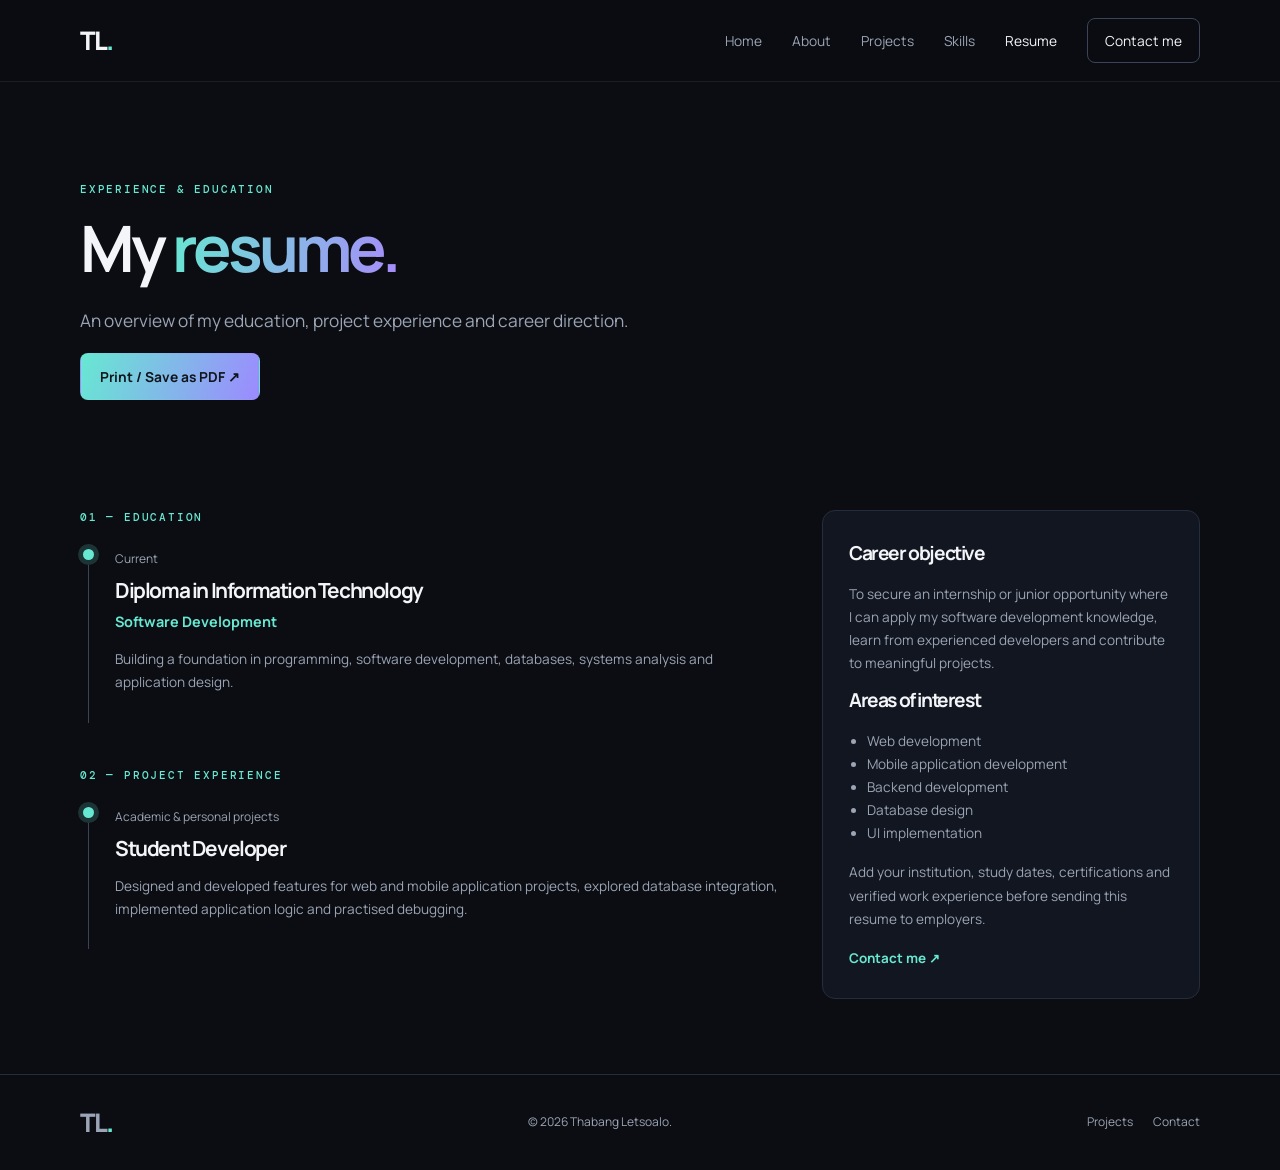
==== thabang_portfolio/resume.html @ a0eec4b6 "Add initial portfolio pages: contact, index, projects, resume, and skills - Created contact.html for" ====
<!DOCTYPE html>
<html lang="en">
  <head>
    <meta charset="UTF-8">
    <meta name="viewport" content="width=device-width, initial-scale=1.0">
    <title>
      Resume | Thabang Letsoalo
    </title>
    <link rel="stylesheet" href="assets/style.css">
    <script src="assets/script.js" defer></script>
  </head>
  <body>
    <header class="site-header">
      <a class="brand" href="index.html">TL<span>.</span></a>
      <button class="menu-toggle" aria-label="Toggle navigation" aria-expanded="false">
        ☰
      </button>
      <nav class="nav">
        <a href="index.html">Home</a><a href="about.html">About</a><a href="projects.html">Projects</a><a href="skills.html">Skills</a><a class="active" href="resume.html">Resume</a><a class="nav-cta" href="contact.html">Contact me</a>
      </nav>
    </header>
    <main>
      <section class="page-hero container">
        <p class="eyebrow">
          EXPERIENCE & EDUCATION
        </p>
        <h1>
          My <span class="gradient-text">resume.</span>
        </h1>
        <p class="lead">
          An overview of my education, project experience and career direction.
        </p>
        <button class="button primary" onclick="window.print()">
          Print / Save as PDF ↗
        </button>
      </section>
      <section class="container section resume-layout">
        <div>
          <p class="eyebrow">
            01 — EDUCATION
          </p>
          <div class="timeline">
            <article>
              <span class="timeline-dot"></span><small>Current</small>
              <h2>
                Diploma in Information Technology
              </h2>
              <h3>
                Software Development
              </h3>
              <p>
                Building a foundation in programming, software development, databases, systems analysis and application design.
              </p>
            </article>
          </div>
          <p class="eyebrow">
            02 — PROJECT EXPERIENCE
          </p>
          <div class="timeline">
            <article>
              <span class="timeline-dot"></span><small>Academic & personal projects</small>
              <h2>
                Student Developer
              </h2>
              <p>
                Designed and developed features for web and mobile application projects, explored database integration, implemented application logic and practised debugging.
              </p>
            </article>
          </div>
        </div>
        <aside class="resume-side">
          <h2>
            Career objective
          </h2>
          <p>
            To secure an internship or junior opportunity where I can apply my software development knowledge, learn from experienced developers and contribute to meaningful projects.
          </p>
          <h2>
            Areas of interest
          </h2>
          <ul>
            <li>
              Web development
            </li>
            <li>
              Mobile application development
            </li>
            <li>
              Backend development
            </li>
            <li>
              Database design
            </li>
            <li>
              UI implementation
            </li>
          </ul>
          <p class="small-muted">
            Add your institution, study dates, certifications and verified work experience before sending this resume to employers.
          </p>
          <a class="text-link" href="contact.html">Contact me ↗</a>
        </aside>
      </section>
    </main>
    <footer class="footer">
      <div class="container footer-inner">
        <a class="brand" href="index.html">TL<span>.</span></a>
        <p>
          © <span class="year"></span> Thabang Letsoalo.
        </p>
        <div>
          <a href="projects.html">Projects</a><a href="contact.html">Contact</a>
        </div>
      </div>
    </footer>
  </body>
</html>
---- thabang_portfolio/assets/style.css ----
@import url('https://fonts.googleapis.com/css2?family=DM+Mono:wght@400;500&family=Manrope:wght@400;500;600;700;800&display=swap');
:root {
  --bg:#0b0d12;
  --panel:#121620;
  --panel2:#171d29;
  --text:#f3f5f8;
  --muted:#9ba5b5;
  --line:#252d3b;
  --accent:#a78bfa;
  --cyan:#67e8d2;
  --max:1120px
}
* {
  box-sizing:border-box
}
html {
  scroll-behavior:smooth
}
body {
  margin:0;
  background:var(--bg);
  color:var(--text);
  font-family:Manrope,Arial,sans-serif;
  line-height:1.7
}
a {
  color:inherit;
  text-decoration:none
}
.container {
  width:min(var(--max),calc(100% - 48px));
  margin:auto
}
.site-header {
  height:82px;
  border-bottom:1px solid rgba(255,255,255,.07);
  display:flex;
  align-items:center;
  justify-content:space-between;
  padding:0 max(24px,calc((100% - var(--max))/2));
  position:sticky;
  top:0;
  background:rgba(11,13,18,.88);
  backdrop-filter:blur(16px);
  z-index:10
}
.brand {
  font-size:1.6rem;
  font-weight:800;
  letter-spacing:-2px
}
.brand span,.initials span {
  color:var(--cyan)
}
.nav {
  display:flex;
  align-items:center;
  gap:30px;
  color:var(--muted);
  font-size:.86rem
}
.nav a {
  transition:.2s
}
.nav a:hover,.nav a.active {
  color:var(--text)
}
.nav-cta {
  border:1px solid #3b4557;
  padding:10px 17px;
  border-radius:8px;
  color:var(--text)!important
}
.menu-toggle {
  display:none;
  background:none;
  border:0;
  color:white;
  font-size:1.5rem
}
.hero {
  min-height:650px;
  display:grid;
  grid-template-columns:1.05fr .95fr;
  align-items:center;
  gap:50px;
  padding-top:70px;
  padding-bottom:75px
}
.eyebrow {
  font:500 .7rem 'DM Mono',monospace;
  letter-spacing:1.8px;
  color:var(--cyan);
  margin:0 0 17px
}
.status-dot {
  display:inline-block;
  width:7px;
  height:7px;
  border-radius:50%;
  background:var(--cyan);
  margin-right:9px;
  box-shadow:0 0 12px var(--cyan)
}
h1 {
  font-size:clamp(2.7rem,6vw,5.1rem);
  line-height:1.08;
  letter-spacing:-4px;
  margin:0 0 24px
}
h2 {
  font-size:clamp(1.7rem,3vw,2.5rem);
  line-height:1.2;
  letter-spacing:-1.4px;
  margin:0 0 18px
}
.gradient-text {
  background:linear-gradient(100deg,var(--cyan),var(--accent));
  -webkit-background-clip:text;
  background-clip:text;
  color:transparent
}
.lead {
  font-size:1.08rem;
  color:var(--muted);
  max-width:590px
}
.lead strong {
  color:var(--text)
}
.hero-actions {
  display:flex;
  gap:13px;
  margin:32px 0 42px
}
.button {
  display:inline-flex;
  align-items:center;
  justify-content:center;
  gap:14px;
  padding:13px 19px;
  border-radius:8px;
  font:700 .86rem Manrope,sans-serif;
  cursor:pointer;
  border:1px solid transparent
}
.primary {
  background:linear-gradient(110deg,var(--cyan),#9c8aff);
  color:#10141b
}
.secondary {
  border-color:#394354;
  color:var(--text)
}
.button:hover {
  transform:translateY(-2px);
  filter:brightness(1.07)
}
.quick-stats {
  display:flex;
  gap:36px
}
.quick-stats div {
  display:flex;
  flex-direction:column
}
.quick-stats strong {
  font-size:1.35rem
}
.quick-stats span {
  font-size:.72rem;
  color:var(--muted)
}
.hero-art {
  position:relative;
  min-height:420px;
  display:grid;
  place-items:center
}
.profile-card {
  width:min(100%,420px);
  background:#111722;
  border:1px solid #30394a;
  border-radius:16px;
  box-shadow:0 30px 90px #0008;
  overflow:hidden;
  position:relative;
  z-index:2;
  transform:rotate(2deg)
}
.window-dots {
  height:48px;
  border-bottom:1px solid var(--line);
  display:flex;
  align-items:center;
  gap:7px;
  padding:0 17px;
  color:#7f8a9c;
  font: .7rem 'DM Mono'
}
.window-dots i {
  width:8px;
  height:8px;
  border-radius:50%;
  background:#5c6677
}
.window-dots i:first-child {
  background:#f18b83
}
.window-dots i:nth-child(2) {
  background:#eac879
}
.window-dots i:nth-child(3) {
  background:#7bd8b3
}
.window-dots span {
  margin-left:auto
}
.code-lines {
  padding:32px 28px 24px;
  font: .85rem/2 'DM Mono',monospace;
  color:#d8e0ed
}
.code-lines p {
  margin:0
}
.code-lines b {
  color:#c3a5ff
}
.code-lines em {
  font-style:normal;
  color:#7fe2ce
}
.indent {
  padding-left:22px
}
.code-comment {
  color:#77869a!important;
  margin-top:15px!important
}
.code-badge {
  border-top:1px solid var(--line);
  padding:15px 24px;
  color:var(--cyan);
  font: .65rem 'DM Mono';
  letter-spacing:1px
}
.code-badge span {
  color:#9ba5b5;
  margin-left:10px
}
.orbit {
  position:absolute;
  border:1px solid #343b55;
  border-radius:50%;
  width:410px;
  height:410px
}
.orbit-two {
  width:500px;
  height:500px;
  border-color:#222b3a
}
.floating-chip {
  position:absolute;
  z-index:3;
  background:#202938;
  border:1px solid #39465a;
  border-radius:9px;
  padding:10px 14px;
  font-size:.75rem;
  box-shadow:0 10px 30px #0005
}
.chip-top {
  top:48px;
  right:0
}
.chip-bottom {
  bottom:45px;
  left:-4px
}
.section {
  padding-top:75px;
  padding-bottom:75px
}
.section-heading {
  display:flex;
  align-items:end;
  justify-content:space-between;
  gap:20px;
  margin-bottom:28px
}
.section-heading h2 {
  margin-bottom:0
}
.text-link {
  color:var(--cyan);
  font-size:.84rem;
  font-weight:700
}
.section-intro {
  color:var(--muted);
  max-width:760px;
  margin-bottom:32px
}
.feature-grid {
  display:grid;
  grid-template-columns:repeat(3,1fr);
  gap:17px
}
.feature-card,.skill-panel,.resume-side {
  background:var(--panel);
  border:1px solid var(--line);
  border-radius:13px;
  padding:26px
}
.feature-icon {
  display:inline-grid;
  place-items:center;
  width:39px;
  height:39px;
  border-radius:10px;
  background:#24243a;
  color:var(--cyan);
  font-weight:700;
  margin-bottom:20px
}
.feature-card h3,.note-card h3 {
  margin:0 0 8px;
  font-size:1.05rem
}
.feature-card p,.note-card p {
  color:var(--muted);
  font-size:.88rem;
  margin:0
}
.cta-band {
  border:1px solid #30394a;
  border-radius:16px;
  padding:34px 38px;
  margin-top:25px;
  margin-bottom:80px;
  display:flex;
  justify-content:space-between;
  align-items:center;
  background:radial-gradient(circle at 80% 20%,#292545 0,transparent 40%),var(--panel)
}
.cta-band h2 {
  margin:0
}
.footer {
  border-top:1px solid var(--line);
  padding:26px 0;
  color:var(--muted);
  font-size:.75rem
}
.footer-inner {
  display:flex;
  align-items:center;
  justify-content:space-between;
  gap:20px
}
.footer-inner p {
  margin:0
}
.footer-inner>div {
  display:flex;
  gap:20px
}
.page-hero {
  padding-top:100px;
  padding-bottom:35px
}
.page-hero h1 {
  font-size:clamp(2.7rem,5vw,4.4rem);
  max-width:850px
}
.page-hero .lead {
  max-width:700px
}
.two-column {
  display:grid;
  grid-template-columns:.8fr 1.2fr;
  gap:65px;
  align-items:center
}
.two-column p {
  color:var(--muted)
}
.about-visual {
  min-height:340px;
  border:1px solid #34364e;
  border-radius:18px;
  background:radial-gradient(circle at 50% 40%,#34305a,#171a28 60%,#10131b);
  display:grid;
  place-items:center;
  position:relative;
  overflow:hidden
}
.initials {
  font-size:8rem;
  font-weight:800;
  letter-spacing:-12px
}
.visual-caption {
  position:absolute;
  bottom:24px;
  font: .65rem 'DM Mono';
  letter-spacing:2px;
  color:#a6b0c1
}
.project-grid {
  display:grid;
  grid-template-columns:repeat(2,1fr);
  gap:22px
}
.project-card {
  background:var(--panel);
  border:1px solid var(--line);
  border-radius:15px;
  overflow:hidden
}
.project-preview {
  height:245px;
  position:relative;
  display:grid;
  place-items:center;
  overflow:hidden
}
.preview-green {
  background:radial-gradient(circle at 70% 25%,#38695b,#142b29 70%)
}
.preview-purple {
  background:radial-gradient(circle at 70% 25%,#5c4a83,#25213c 70%)
}
.preview-orange {
  background:radial-gradient(circle at 70% 25%,#805a39,#38291f 70%)
}
.preview-gold {
  background:radial-gradient(circle at 70% 25%,#dba16e,#090f87 70%)
}
.preview-label {
  position:absolute;
  top:17px;
  left:20px;
  font: .65rem 'DM Mono';
  letter-spacing:1px;
  color:#ffffffb5
}
.mock-phone {
  width:155px;
  height:195px;
  background:#f4f4ed;
  border-radius:17px;
  padding:13px;
  color:#18352c;
  box-shadow:0 15px 40px #0005;
  transform:rotate(-5deg)
}
.mock-top {
  font-size:.7rem;
  font-weight:800;
  display:flex;
  justify-content:space-between
}
.mock-weather {
  font-size:2rem;
  font-weight:800;
  margin-top:12px
}
.mock-weather small {
  display:block;
  font-size:.55rem;
  font-weight:500
}
.mock-task {
  background:white;
  border-radius:7px;
  padding:8px;
  margin-top:10px;
  font-size:.55rem
}
.mock-task b {
  display:block;
  color:#2d8465
}
.mock-bars {
  display:flex;
  gap:5px;
  margin-top:9px
}
.mock-bars i {
  height:23px;
  flex:1;
  background:#b5d9bd;
  border-radius:4px
}
.mock-dashboard {
  width:260px;
  background:#171b29;
  border:1px solid #6f5d91;
  border-radius:12px;
  padding:16px;
  transform:rotate(4deg);
  box-shadow:0 18px 35px #0006
}
.dash-title {
  font-size:.75rem;
  font-weight:800
}
.dash-title span {
  float:right;
  color:#c5a8ff
}
.dash-balance {
  font-size:.58rem;
  color:#9da5b8;
  margin-top:16px
}
.dash-balance b {
  display:block;
  color:white;
  font-size:1.25rem
}
.dash-chart {
  height:70px;
  display:flex;
  align-items:end;
  gap:8px;
  border-bottom:1px solid #55516a;
  margin-top:10px
}
.dash-chart i {
  flex:1;
  background:linear-gradient(#c4a5ff,#7562ae);
  border-radius:4px 4px 0 0
}
.dash-legend {
  font-size:.52rem;
  color:#a9a2ba;
  margin-top:8px
}
.mock-web {
  width:300px;
  background:#fff;
  border-radius:8px;
  color:#292b30;
  overflow:hidden;
  box-shadow:0 18px 35px #0006;
  transform:rotate(-3deg)
}
.mock-web-nav {
  padding:12px 16px;
  font-weight:800;
  font-size:.7rem
}
.mock-web-nav span {
  font-size:.5rem;
  color:#777;
  margin-left:4px
}
.mock-web-hero {
  background:#f3e8d9;
  padding:22px 18px;
  font-size:1.25rem;
  line-height:1.2
}
.mock-web-hero b {
  color:#a05b2f
}
.mock-web-button {
  font-size:.48rem;
  background:#a05b2f;
  color:white;
  display:inline-block;
  padding:7px 9px;
  margin-top:12px
}
.mock-web-cards {
  display:flex;
  gap:8px;
  padding:12px
}
.mock-web-cards i {
  height:35px;
  flex:1;
  background:#eee0d2;
  border-radius:4px
}
.project-content {
  padding:23px
}
.project-meta {
  display:flex;
  justify-content:space-between;
  color:var(--muted);
  font-size:.68rem
}
.tag {
  color:var(--cyan)
}
.project-content h2 {
  font-size:1.45rem;
  margin:12px 0 8px
}
.project-content p {
  color:var(--muted);
  font-size:.85rem;
  min-height:76px
}
.tags,.tool-cloud {
  display:flex;
  flex-wrap:wrap;
  gap:8px;
  margin:18px 0
}
.tags span,.tool-cloud span {
  font-size:.68rem;
  padding:6px 10px;
  border-radius:6px;
  background:#202838;
  color:#bdc8d7
}
.skills-layout {
  display:grid;
  grid-template-columns:1fr 1fr;
  gap:22px
}
.skill-panel h2 {
  font-size:1.4rem
}
.skill-item {
  margin:22px 0
}
.skill-item>div:first-child {
  display:flex;
  justify-content:space-between;
  gap:12px
}
.skill-item span {
  font-size:.85rem;
  font-weight:700
}
.skill-item small {
  font-size:.68rem;
  color:var(--muted)
}
.skill-track {
  height:6px;
  background:#2a3342;
  border-radius:9px;
  margin-top:10px;
  overflow:hidden
}
.skill-track i {
  height:100%;
  display:block;
  background:linear-gradient(90deg,var(--cyan),var(--accent));
  border-radius:9px
}
.tool-cloud {
  margin:22px 0 28px
}
.tool-cloud span {
  padding:9px 12px;
  font-size:.75rem
}
.note-card {
  border-top:1px solid var(--line);
  padding-top:22px
}
.note-card .feature-icon {
  margin-bottom:10px
}
.resume-layout {
  display:grid;
  grid-template-columns:1.3fr .7fr;
  gap:40px
}
.timeline {
  border-left:1px solid #394456;
  margin:20px 0 45px 8px;
  padding-left:26px
}
.timeline article {
  position:relative;
  padding-bottom:15px
}
.timeline-dot {
  position:absolute;
  left:-32px;
  top:5px;
  width:11px;
  height:11px;
  border-radius:50%;
  background:var(--cyan);
  box-shadow:0 0 0 5px #1c3435
}
.timeline small,.small-muted {
  color:var(--muted);
  font-size:.75rem
}
.timeline h2 {
  font-size:1.3rem;
  margin:7px 0
}
.timeline h3 {
  font-size:.9rem;
  color:var(--cyan);
  margin:0
}
.timeline p,.resume-side p,.resume-side li {
  color:var(--muted);
  font-size:.85rem
}
.resume-side h2 {
  font-size:1.2rem;
  margin-top:5px
}
.resume-side ul {
  padding-left:18px
}
.contact-layout {
  display:grid;
  grid-template-columns:.8fr 1.2fr;
  gap:65px
}
.contact-info p {
  color:var(--muted)
}
.contact-detail {
  display:flex;
  gap:15px;
  align-items:center;
  margin:25px 0
}
.contact-detail>span {
  width:42px;
  height:42px;
  border-radius:10px;
  background:#20283a;
  display:grid;
  place-items:center;
  color:var(--cyan)
}
.contact-detail div {
  display:flex;
  flex-direction:column
}
.contact-detail small {
  font: .62rem 'DM Mono';
  color:var(--muted);
  letter-spacing:1px
}
.contact-detail strong {
  font-size:.85rem
}
.contact-form {
  background:var(--panel);
  border:1px solid var(--line);
  border-radius:14px;
  padding:28px;
  display:flex;
  flex-direction:column
}
.contact-form label {
  font-size:.78rem;
  margin:10px 0 7px
}
.contact-form input,.contact-form textarea {
  background:#0d1119;
  border:1px solid #30394a;
  border-radius:7px;
  padding:12px;
  color:var(--text);
  font: .85rem Manrope;
  resize:vertical
}
.contact-form input:focus,.contact-form textarea:focus {
  outline:1px solid var(--cyan);
  border-color:var(--cyan)
}
.contact-form button {
  margin-top:18px;
  align-self:flex-start
}
.form-note {
  color:var(--muted);
  font-size:.7rem
}
.no-print {
}
@media(max-width:800px) {
  .nav {
    gap:16px
  }
  .hero {
    grid-template-columns:1fr;
    padding-top:65px
  }
  .hero-art {
    min-height:390px
  }
  .two-column,.contact-layout {
    grid-template-columns:1fr;
    gap:35px
  }
  .skills-layout,.resume-layout {
    grid-template-columns:1fr
  }
  .project-grid {
    grid-template-columns:1fr
  }
  .page-hero {
    padding-top:70px
  }
}
@media(max-width:620px) {
  .site-header {
    height:70px
  }
  .menu-toggle {
    display:block
  }
  .nav {
    display:none;
    position:absolute;
    top:70px;
    left:0;
    right:0;
    background:#111620;
    padding:20px 24px 25px;
    flex-direction:column;
    align-items:stretch;
    border-bottom:1px solid var(--line)
  }
  .nav.open {
    display:flex
  }
  .nav a {
    padding:7px 0
  }
  .nav-cta {
    text-align:center
  }
  .container {
    width:calc(100% - 36px)
  }
  h1 {
    letter-spacing:-2.5px
  }
  .hero {
    min-height:auto;
    padding-top:55px
  }
  .hero-art {
    min-height:340px
  }
  .orbit {
    width:300px;
    height:300px
  }
  .orbit-two {
    width:350px;
    height:350px
  }
  .profile-card {
    width:95%
  }
  .code-lines {
    padding:22px 18px;
    font-size:.72rem
  }
  .chip-top {
    right:-4px
  }
  .chip-bottom {
    left:-4px
  }
  .quick-stats {
    gap:20px
  }
  .quick-stats span {
    font-size:.62rem
  }
  .section {
    padding-top:55px;
    padding-bottom:55px
  }
  .feature-grid {
    grid-template-columns:1fr
  }
  .section-heading,.cta-band {
    align-items:flex-start;
    flex-direction:column
  }
  .cta-band {
    padding:26px
  }
  .footer-inner {
    flex-wrap:wrap
  }
  .footer-inner p {
    order:3;
    width:100%
  }
  .about-visual {
    min-height:260px
  }
  .initials {
    font-size:6rem
  }
  .contact-form {
    padding:20px
  }
}
@media print {
  body {
    background:white;
    color:#111
  }
  .site-header,.footer,.page-hero .button {
    display:none
  }
  .page-hero,.section {
    padding:20px 0
  }
  .resume-side,.feature-card {
    background:white;
    border:1px solid #ddd
  }
  .resume-side p,.resume-side li,.timeline p,.small-muted {
    color:#333
  }
  .gradient-text {
    color:#333;
    background:none
  }
  .container {
    width:100%
  }
}
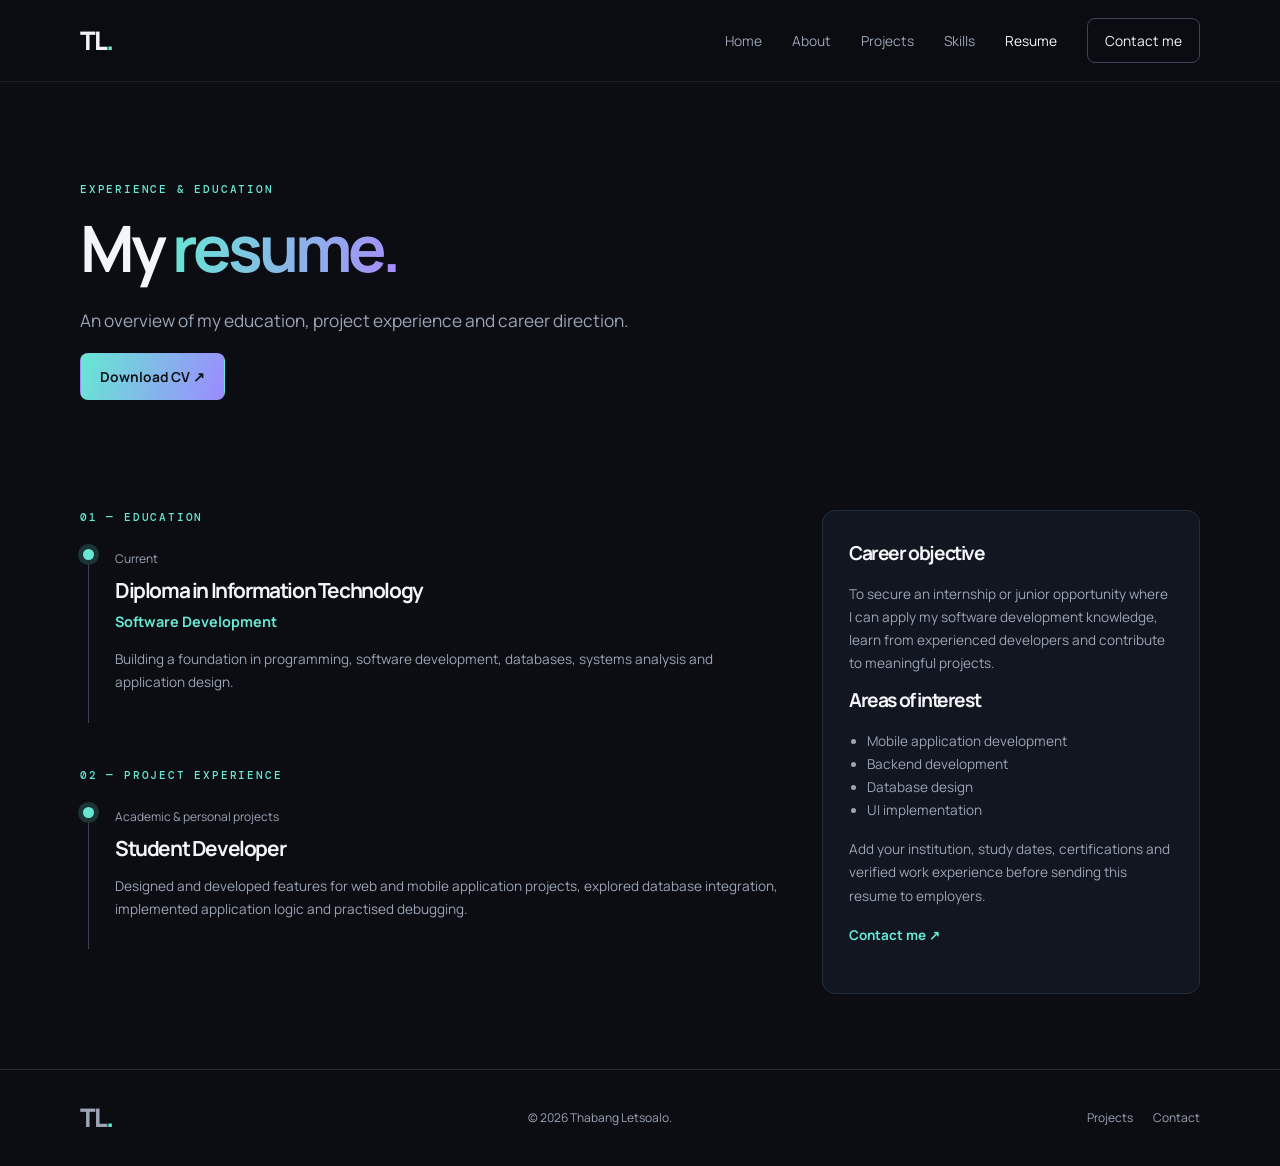
==== commit 693294e7: "Fix CV download link Co-authored-by: Copilot <223556219+Copilot@users.noreply.github.com>" ====
--- a/thabang_portfolio/resume.html
+++ b/thabang_portfolio/resume.html
@@ -30,9 +30,9 @@
         <p class="lead">
           An overview of my education, project experience and career direction.
         </p>
-        <button class="button primary" onclick="window.print()">
-          Print / Save as PDF ↗
-        </button>
+        <a class="button primary" href="assets/Thabang_Letsoalo_CV.pdf" download="Thabang-Letsoalo-CV.pdf" type="application/pdf" title="Download CV">
+          Download CV ↗
+        </a>
       </section>
       <section class="container section resume-layout">
         <div>
@@ -79,9 +79,9 @@
             Areas of interest
           </h2>
           <ul>
-            <li>
+            <!-- <li>
               Web development
-            </li>
+            </li> -->
             <li>
               Mobile application development
             </li>
